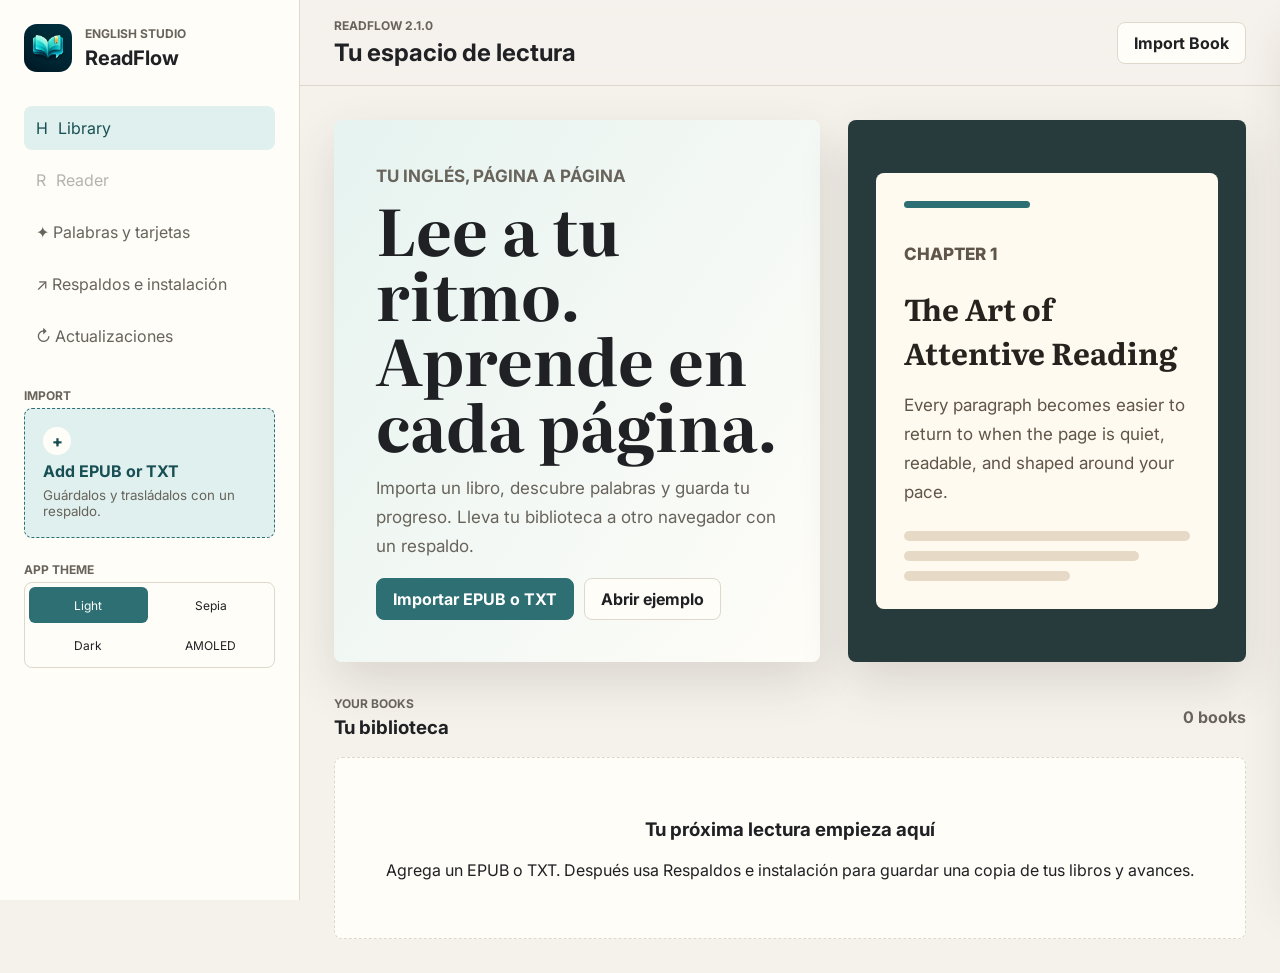
==== readflow/index.html @ ef4d6fb4 "Publica ReadFlow 2.1.0" ====
<!DOCTYPE html>
<html lang="en">
<head>
  <meta charset="UTF-8">
  <meta name="viewport" content="width=device-width, initial-scale=1.0">
  <title>ReadFlow · Lee, descubre y aprende</title>
  <link rel="preconnect" href="https://fonts.googleapis.com">
  <link rel="preconnect" href="https://fonts.gstatic.com" crossorigin>
  <link href="https://fonts.googleapis.com/css2?family=Inter:wght@400;500;600;700;800&family=Literata:opsz,wght@7..72,400;7..72,500;7..72,600&family=Merriweather:wght@300;400;700&family=Open+Sans:wght@400;500;600;700&family=Roboto:wght@400;500;700&family=Source+Serif+4:opsz,wght@8..60,400;8..60,600&display=swap" rel="stylesheet">
  <style>
:root {
  color-scheme: light;
  --bg: #f5f2ec;
  --surface: #fffdf8;
  --surface-strong: #ffffff;
  --text: #202124;
  --muted: #68645c;
  --line: #ded8cc;
  --accent: #2e6f73;
  --accent-strong: #184f54;
  --accent-soft: #dff0ee;
  --amber: #b96e2f;
  --danger: #b44141;
  --shadow: 0 20px 50px rgba(55, 45, 30, 0.14);
}

:root[data-theme="dark"] {
  color-scheme: dark;
  --bg: #151719;
  --surface: #1f2325;
  --surface-strong: #282d30;
  --text: #f4efe7;
  --muted: #b8b0a4;
  --line: #3b4143;
  --accent: #74c7bd;
  --accent-strong: #a5ded7;
  --accent-soft: #253d3c;
  --amber: #e0aa64;
  --danger: #f07d7d;
  --shadow: 0 20px 60px rgba(0, 0, 0, 0.34);
}

:root[data-theme="sepia"] {
  color-scheme: light;
  --bg: #efe4d0;
  --surface: #fbf1de;
  --surface-strong: #fff6e7;
  --text: #2f261e;
  --muted: #766550;
  --line: #d7c5a9;
  --accent: #7c6a38;
  --accent-strong: #4d421f;
  --accent-soft: #eadfc5;
  --amber: #9f622f;
  --danger: #a84242;
  --shadow: 0 20px 50px rgba(91, 67, 32, 0.15);
}

:root[data-theme="amoled"] {
  color-scheme: dark;
  --bg: #000000;
  --surface: #070707;
  --surface-strong: #000000;
  --text: #f5f5f5;
  --muted: #ababab;
  --line: #242424;
  --accent: #72d6c9;
  --accent-strong: #b5fff5;
  --accent-soft: #102522;
  --amber: #e5b66c;
  --danger: #ff8585;
  --shadow: 0 20px 60px rgba(0, 0, 0, 0.7);
}

* {
  box-sizing: border-box;
}

body {
  margin: 0;
  min-height: 100vh;
  background: var(--bg);
  color: var(--text);
  font-family: Inter, system-ui, sans-serif;
  transition: background 220ms ease, color 220ms ease;
}

button,
input,
select {
  font: inherit;
}

button {
  cursor: pointer;
}

button:disabled {
  cursor: not-allowed;
  opacity: 0.48;
}

.app-shell {
  display: grid;
  grid-template-columns: 300px minmax(0, 1fr);
  min-height: 100vh;
  transition: grid-template-columns 240ms ease;
}

body.is-reading .app-shell {
  grid-template-columns: minmax(0, 1fr);
}

body.is-reading .main {
  grid-column: 1 / -1;
}

.sidebar {
  position: sticky;
  top: 0;
  height: 100vh;
  padding: 24px;
  border-right: 1px solid var(--line);
  background: var(--surface);
  overflow-y: auto;
  z-index: 5;
  transition: transform 220ms ease, background 220ms ease, border-color 220ms ease;
}

body.is-reading .sidebar {
  position: fixed;
  inset: 0 auto 0 0;
  width: min(320px, 86vw);
  transform: translateX(-100%);
}

body.is-reading .sidebar.is-open {
  transform: translateX(0);
}

.brand {
  display: flex;
  align-items: center;
  gap: 13px;
  margin-bottom: 34px;
}

.brand-mark {
  display: grid;
  place-items: center;
  width: 46px;
  height: 46px;
  border-radius: 8px;
  background: var(--accent);
  color: #fff;
  font-family: Literata, serif;
  font-size: 24px;
  font-weight: 700;
}

.brand-kicker,
.eyebrow,
.section-label,
.book-type {
  margin: 0 0 5px;
  color: var(--muted);
  font-size: 12px;
  font-weight: 700;
  letter-spacing: 0;
  text-transform: uppercase;
}

.brand h1,
.topbar h2,
.library-header h3,
.reader-book-meta h3 {
  margin: 0;
}

.brand h1 {
  font-size: 20px;
}

.nav-list {
  display: grid;
  gap: 8px;
}

.nav-item,
.theme-option,
.toc-item {
  border: 0;
  color: var(--text);
  background: transparent;
}

.nav-item {
  display: flex;
  align-items: center;
  gap: 10px;
  width: 100%;
  min-height: 44px;
  padding: 0 12px;
  border-radius: 8px;
  color: var(--muted);
  text-align: left;
}

.nav-item.is-active,
.nav-item:hover {
  background: var(--accent-soft);
  color: var(--accent-strong);
}

.sidebar-section {
  margin-top: 30px;
}

.sidebar-section.compact {
  margin-top: 24px;
}

.file-drop {
  display: grid;
  gap: 6px;
  padding: 18px;
  border: 1px dashed var(--accent);
  border-radius: 8px;
  background: var(--accent-soft);
  color: var(--accent-strong);
}

.file-drop input {
  display: none;
}

.file-drop-icon {
  display: grid;
  place-items: center;
  width: 28px;
  height: 28px;
  border-radius: 50%;
  background: var(--surface);
  font-weight: 800;
}

.file-drop small {
  color: var(--muted);
}

.theme-switch {
  display: grid;
  grid-template-columns: 1fr 1fr;
  gap: 4px;
  padding: 4px;
  border: 1px solid var(--line);
  border-radius: 8px;
}

.theme-option {
  min-height: 36px;
  border-radius: 6px;
  font-size: 12px;
}

.theme-option.is-active {
  background: var(--accent);
  color: #fff;
}

.main {
  min-width: 0;
}

.topbar {
  position: sticky;
  top: 0;
  display: flex;
  align-items: center;
  justify-content: space-between;
  min-height: 82px;
  padding: 18px 34px;
  border-bottom: 1px solid var(--line);
  background: color-mix(in srgb, var(--bg) 86%, transparent);
  backdrop-filter: blur(18px);
  z-index: 4;
  transition: transform 220ms ease, background 220ms ease, border-color 220ms ease;
}

.topbar.is-hidden {
  transform: translateY(-100%);
}

.menu-toggle {
  display: none;
}

body.is-reading .menu-toggle {
  display: inline-grid;
}

.topbar-actions {
  display: flex;
  gap: 10px;
}

.icon-button,
.ghost-button,
.primary-button,
.secondary-button,
.icon-text-button,
.danger-button,
.tiny-button {
  min-height: 42px;
  border-radius: 8px;
  border: 1px solid var(--line);
  padding: 0 16px;
  font-weight: 700;
}

.icon-button,
.ghost-button,
.primary-button,
.secondary-button,
.icon-text-button,
.danger-button,
.tiny-button,
.nav-item,
.toc-item {
  transition: transform 160ms ease, background 160ms ease, border-color 160ms ease, color 160ms ease, opacity 160ms ease;
}

.icon-button:hover,
.ghost-button:hover,
.primary-button:hover,
.secondary-button:hover,
.icon-text-button:hover,
.tiny-button:hover {
  transform: translateY(-1px);
}

.icon-button {
  width: 42px;
  padding: 0;
  background: var(--surface);
  color: var(--text);
}

.ghost-button,
.icon-text-button,
.secondary-button {
  background: var(--surface);
  color: var(--text);
}

.primary-button {
  border-color: var(--accent);
  background: var(--accent);
  color: #fff;
}

.primary-button.small {
  min-height: 36px;
  padding-inline: 13px;
}

.danger-button {
  min-height: 36px;
  border-color: transparent;
  background: transparent;
  color: var(--danger);
}

.tiny-button {
  min-height: 30px;
  padding: 0 10px;
  border-color: var(--line);
  background: var(--surface-strong);
  color: var(--text);
  font-size: 12px;
}

.tiny-button.danger {
  color: var(--danger);
}

.view {
  display: none;
  opacity: 0;
  transform: translateY(8px);
}

.view.is-visible {
  display: block;
  animation: viewIn 220ms ease forwards;
}

@keyframes viewIn {
  to {
    opacity: 1;
    transform: translateY(0);
  }
}

.library-view {
  padding: 34px;
}

.hero {
  display: grid;
  grid-template-columns: minmax(0, 1.1fr) minmax(320px, 0.9fr);
  gap: 28px;
  align-items: stretch;
  margin-bottom: 34px;
}

.hero-content {
  display: flex;
  flex-direction: column;
  justify-content: center;
  min-height: 360px;
  padding: 42px;
  border-radius: 8px;
  background:
    linear-gradient(125deg, color-mix(in srgb, var(--accent-soft) 78%, var(--surface)), var(--surface));
  box-shadow: var(--shadow);
}

.hero h2 {
  max-width: 760px;
  margin: 0;
  font-family: Literata, serif;
  font-size: clamp(34px, 5vw, 64px);
  line-height: 1.02;
}

.hero p {
  max-width: 650px;
  color: var(--muted);
  font-size: 17px;
  line-height: 1.7;
}

.hero-actions,
.chapter-actions,
.book-actions {
  display: flex;
  flex-wrap: wrap;
  gap: 10px;
}

.hero-panel {
  display: flex;
  align-items: center;
  padding: 28px;
  border-radius: 8px;
  background: #273b3c;
  box-shadow: var(--shadow);
}

.preview-window {
  width: 100%;
  min-height: 300px;
  padding: 28px;
  border-radius: 8px;
  background: #fffaf0;
  color: #26231f;
}

.preview-bar {
  width: 44%;
  height: 7px;
  margin-bottom: 32px;
  border-radius: 999px;
  background: #2e6f73;
}

.preview-chapter {
  color: #8b6f43;
  font-size: 13px;
  font-weight: 800;
  text-transform: uppercase;
}

.preview-window h3 {
  margin: 0 0 14px;
  font-family: Literata, serif;
  font-size: 30px;
}

.preview-window p {
  color: #5f5548;
}

.preview-lines {
  display: grid;
  gap: 10px;
  margin-top: 24px;
}

.preview-lines span {
  height: 10px;
  border-radius: 999px;
  background: #e6dac7;
}

.preview-lines span:nth-child(2) {
  width: 82%;
}

.preview-lines span:nth-child(3) {
  width: 58%;
}

.library-header {
  display: flex;
  align-items: center;
  justify-content: space-between;
  margin: 26px 0 18px;
}

.library-count {
  color: var(--muted);
  font-weight: 700;
}

.book-grid {
  display: grid;
  grid-template-columns: repeat(auto-fill, minmax(260px, 1fr));
  gap: 18px;
}

.book-card {
  display: grid;
  grid-template-columns: 88px minmax(0, 1fr);
  gap: 16px;
  padding: 16px;
  border: 1px solid var(--line);
  border-radius: 8px;
  background: var(--surface);
  transition: transform 180ms ease, box-shadow 180ms ease, border-color 180ms ease;
}

.book-card:hover {
  transform: translateY(-3px);
  box-shadow: var(--shadow);
}

.book-cover {
  display: grid;
  place-items: end start;
  min-height: 128px;
  padding: 12px;
  border-radius: 6px;
  background: linear-gradient(160deg, var(--accent), #173f42);
  color: #fff;
  font-weight: 800;
}

.book-cover.txt {
  background: linear-gradient(160deg, var(--amber), #6a3c1e);
}

.book-card h4 {
  margin: 0 0 8px;
  font-size: 17px;
}

.book-card p {
  margin: 0 0 12px;
  color: var(--muted);
}

.mini-progress,
.progress-track {
  height: 8px;
  overflow: hidden;
  border-radius: 999px;
  background: color-mix(in srgb, var(--line) 70%, transparent);
}

.mini-progress span,
.progress-fill {
  display: block;
  height: 100%;
  border-radius: inherit;
  background: var(--accent);
}

.empty-state {
  padding: 42px;
  border: 1px dashed var(--line);
  border-radius: 8px;
  background: var(--surface);
  text-align: center;
}

.empty-state[hidden] {
  display: none;
}

.reader-layout {
  display: grid;
  grid-template-columns: 320px minmax(0, 1fr);
  min-height: calc(100vh - 82px);
  transition: grid-template-columns 240ms ease;
}

.reader-layout.is-panel-hidden {
  grid-template-columns: 0 minmax(0, 1fr);
}

.reader-layout.is-panel-hidden .reader-panel {
  opacity: 0;
  pointer-events: none;
  padding-inline: 0;
  overflow: hidden;
}

.reader-panel {
  padding: 24px;
  border-right: 1px solid var(--line);
  background: var(--surface);
  transition: opacity 180ms ease, padding 220ms ease, background 220ms ease, border-color 220ms ease;
}

.reader-book-meta {
  margin-bottom: 24px;
}

.reader-book-meta p:last-child,
.progress-wrap p {
  color: var(--muted);
}

.progress-label {
  display: flex;
  justify-content: space-between;
  margin-bottom: 10px;
  font-size: 14px;
}

.reader-controls {
  display: grid;
  gap: 15px;
  margin: 26px 0;
}

.reader-controls label {
  display: grid;
  gap: 8px;
  color: var(--muted);
  font-size: 13px;
  font-weight: 700;
}

.reader-controls input,
.reader-controls select,
.search-row input,
.highlight-item textarea,
.selection-popover textarea {
  width: 100%;
  min-height: 40px;
  border: 1px solid var(--line);
  border-radius: 8px;
  background: var(--surface-strong);
  color: var(--text);
  padding: 0 12px;
}

.session-panel,
.bookmark-block,
.notes-block,
.toc-block {
  margin-top: 24px;
}

.session-grid {
  display: grid;
  grid-template-columns: 1fr 1fr;
  gap: 8px;
}

.session-grid div {
  min-height: 58px;
  padding: 10px;
  border: 1px solid var(--line);
  border-radius: 8px;
  background: var(--surface-strong);
}

.session-grid span {
  display: block;
  color: var(--muted);
  font-size: 11px;
  font-weight: 700;
  text-transform: uppercase;
}

.session-grid strong {
  display: block;
  margin-top: 5px;
  font-size: 15px;
}

.panel-title-row {
  display: flex;
  justify-content: space-between;
  align-items: center;
}

.toc-list {
  display: grid;
  gap: 6px;
  max-height: 330px;
  overflow: auto;
}

.bookmark-list,
.highlight-list {
  display: grid;
  gap: 8px;
  max-height: 260px;
  overflow: auto;
}

.bookmark-item,
.highlight-item {
  display: grid;
  gap: 8px;
  padding: 10px;
  border: 1px solid var(--line);
  border-radius: 8px;
  background: var(--surface-strong);
}

.bookmark-jump,
.highlight-jump {
  display: flex;
  align-items: flex-start;
  gap: 8px;
  width: 100%;
  border: 0;
  background: transparent;
  color: var(--text);
  padding: 0;
  text-align: left;
  font-weight: 700;
}

.highlight-item textarea {
  min-height: 74px;
  padding: 9px 10px;
  resize: vertical;
  font-size: 13px;
}

.row-actions {
  display: flex;
  flex-wrap: wrap;
  gap: 6px;
}

.empty-mini {
  margin: 0;
  color: var(--muted);
  font-size: 13px;
}

.highlight-swatch {
  flex: 0 0 auto;
  width: 12px;
  height: 12px;
  margin-top: 3px;
  border-radius: 50%;
  background: #ffe08a;
}

.highlight-swatch.green,
.color-dot.green {
  background: #a8e8b1;
}

.highlight-swatch.blue,
.color-dot.blue {
  background: #a8d8ff;
}

.highlight-swatch.rose,
.color-dot.rose {
  background: #ffb7c8;
}

.toc-item {
  min-height: 38px;
  padding: 0 10px;
  border-radius: 7px;
  color: var(--muted);
  text-align: left;
}

.toc-item.is-active,
.toc-item:hover {
  background: var(--accent-soft);
  color: var(--accent-strong);
}

.reader-stage {
  min-width: 0;
  padding: 24px 28px 48px;
  transition: padding 220ms ease;
}

.reader-toolbar,
.search-row {
  display: flex;
  align-items: center;
  justify-content: space-between;
  gap: 14px;
  margin-bottom: 16px;
}

.search-row input {
  max-width: 520px;
}

.search-row span {
  color: var(--muted);
  font-size: 14px;
  font-weight: 700;
}

.reader-page {
  --reader-font-size: 19px;
  --reader-font-family: "Literata", serif;
  --reader-line-height: 1.75;
  --reader-font-weight: 400;
  --reader-paragraph-spacing: 1.2em;
  --reader-width: 760px;
  --reader-margin: 48px;
  width: min(100%, var(--reader-width));
  height: calc(100vh - 212px);
  margin: 0 auto;
  padding: var(--reader-margin);
  overflow-y: auto;
  border: 1px solid var(--line);
  border-radius: 8px;
  background: var(--surface-strong);
  box-shadow: var(--shadow);
  scroll-behavior: smooth;
  transition: opacity 160ms ease, transform 160ms ease, background 220ms ease, color 220ms ease, padding 180ms ease, width 180ms ease;
}

.reader-page.is-turning {
  opacity: 0.52;
  transform: translateY(6px);
}

.reader-page[data-reader-theme="light"] {
  background: #fffdf8;
  color: #202124;
}

.reader-page[data-reader-theme="sepia"] {
  background: #fbf0da;
  color: #30261d;
  border-color: #d7c1a0;
}

.reader-page[data-reader-theme="dark"] {
  background: #202426;
  color: #f2eee7;
  border-color: #3a4144;
}

.reader-page[data-reader-theme="amoled"] {
  background: #000000;
  color: #f8f8f8;
  border-color: #1b1b1b;
  box-shadow: none;
}

.chapter-label {
  margin: 0 0 8px;
  color: var(--amber);
  font-size: 13px;
  font-weight: 800;
  text-transform: uppercase;
}

.reader-page h2 {
  margin: 0 0 28px;
  font-family: Literata, serif;
  font-size: clamp(28px, 4vw, 44px);
  line-height: 1.1;
}

.chapter-content {
  font-family: var(--reader-font-family);
  font-size: var(--reader-font-size);
  font-weight: var(--reader-font-weight);
  line-height: var(--reader-line-height);
}

.chapter-content p {
  margin: 0 0 var(--reader-paragraph-spacing);
}

mark {
  border-radius: 3px;
  background: #ffe08a;
  color: #201b10;
}

.saved-highlight {
  border-radius: 3px;
  box-decoration-break: clone;
  -webkit-box-decoration-break: clone;
  padding: 0.03em 0.1em;
  cursor: pointer;
}

.saved-highlight.yellow {
  background: rgba(255, 224, 138, 0.72);
  color: inherit;
}

.saved-highlight.green {
  background: rgba(168, 232, 177, 0.68);
  color: inherit;
}

.saved-highlight.blue {
  background: rgba(168, 216, 255, 0.7);
  color: inherit;
}

.saved-highlight.rose {
  background: rgba(255, 183, 200, 0.7);
  color: inherit;
}

.selection-popover {
  position: fixed;
  z-index: 20;
  display: grid;
  gap: 10px;
  width: min(300px, calc(100vw - 24px));
  padding: 12px;
  border: 1px solid var(--line);
  border-radius: 8px;
  background: var(--surface);
  box-shadow: var(--shadow);
}

.selection-popover[hidden] {
  display: none;
}

.color-row {
  display: flex;
  gap: 8px;
}

.color-dot {
  width: 28px;
  height: 28px;
  border: 2px solid transparent;
  border-radius: 50%;
  background: #ffe08a;
}

.color-dot.is-active {
  border-color: var(--text);
}

.selection-popover textarea {
  min-height: 76px;
  padding: 9px 10px;
  resize: vertical;
}

.language-result-panel {
  --result-panel-width: 430px;
  position: fixed;
  inset: 0;
  z-index: 30;
  pointer-events: none;
}

.language-result-panel.is-open {
  pointer-events: auto;
}

.result-panel-overlay {
  position: absolute;
  inset: 0;
  background: rgba(10, 12, 12, 0.2);
  opacity: 0;
  transition: opacity 220ms ease;
}

.language-result-panel.is-open .result-panel-overlay {
  opacity: 1;
}

.result-panel-shell {
  position: absolute;
  top: 14px;
  right: 14px;
  bottom: 14px;
  display: grid;
  grid-template-rows: auto auto minmax(0, 1fr);
  width: min(var(--result-panel-width), calc(100vw - 28px));
  overflow: hidden;
  border: 1px solid color-mix(in srgb, var(--line) 75%, transparent);
  border-radius: 8px;
  background: color-mix(in srgb, var(--surface) 86%, transparent);
  box-shadow: var(--shadow);
  backdrop-filter: blur(22px) saturate(1.15);
  transform: translateX(calc(100% + 24px));
  transition: transform 260ms ease, background 220ms ease, border-color 220ms ease;
}

.language-result-panel.is-open .result-panel-shell {
  transform: translateX(0);
}

.result-resize-handle {
  position: absolute;
  inset: 0 auto 0 0;
  width: 8px;
  border: 0;
  border-radius: 0;
  background: transparent;
  cursor: ew-resize;
}

.result-resize-handle:hover {
  background: color-mix(in srgb, var(--accent) 16%, transparent);
}

.result-panel-header {
  display: flex;
  align-items: flex-start;
  justify-content: space-between;
  gap: 16px;
  padding: 22px 22px 14px;
  border-bottom: 1px solid var(--line);
}

.result-panel-header h2 {
  margin: 0;
  font-family: Literata, Georgia, serif;
  font-size: 25px;
  line-height: 1.12;
}

.result-state-pill {
  justify-self: start;
  margin: 14px 22px 0;
  padding: 6px 10px;
  border: 1px solid var(--line);
  border-radius: 999px;
  background: var(--accent-soft);
  color: var(--accent-strong);
  font-size: 12px;
  font-weight: 800;
}

.result-panel-content {
  min-height: 0;
  padding: 18px 22px 24px;
  overflow: auto;
}

.panel-state {
  padding: 20px;
  border: 1px solid var(--line);
  border-radius: 8px;
  background: var(--surface-strong);
}

.panel-state h3,
.panel-state p {
  margin: 0;
}

.panel-state p + p,
.panel-state h3 + p {
  margin-top: 8px;
  color: var(--muted);
  line-height: 1.55;
}

.loading-state {
  display: flex;
  align-items: center;
  gap: 12px;
}

.loading-state span {
  width: 18px;
  height: 18px;
  border: 3px solid color-mix(in srgb, var(--accent) 25%, transparent);
  border-top-color: var(--accent);
  border-radius: 50%;
  animation: panelSpin 720ms linear infinite;
}

@keyframes panelSpin {
  to {
    transform: rotate(360deg);
  }
}

.result-selected-text,
.provider-state-card,
.result-fields,
.result-actions,
.more-info {
  margin-bottom: 16px;
}

.result-selected-text,
.provider-state-card,
.result-field,
.more-info details {
  border: 1px solid var(--line);
  border-radius: 8px;
  background: var(--surface-strong);
}

.result-selected-text {
  padding: 16px;
}

.result-label {
  margin: 0 0 8px;
  color: var(--muted);
  font-size: 11px;
  font-weight: 800;
  text-transform: uppercase;
}

.result-selected-text blockquote {
  margin: 0;
  font-family: Literata, Georgia, serif;
  font-size: 18px;
  line-height: 1.55;
}

.result-meta {
  display: flex;
  flex-wrap: wrap;
  gap: 8px;
  margin-top: 14px;
}

.result-meta span {
  padding: 5px 8px;
  border-radius: 999px;
  background: var(--accent-soft);
  color: var(--accent-strong);
  font-size: 12px;
  font-weight: 800;
}

.provider-state-card {
  padding: 16px;
}

.provider-state-card h4 {
  margin: 0 0 6px;
}

.provider-state-card p {
  margin: 0;
  color: var(--muted);
  line-height: 1.5;
}

.provider-state-card ul {
  display: grid;
  gap: 8px;
  margin: 14px 0 0;
  padding: 0;
  list-style: none;
}

.provider-state-card li {
  display: flex;
  justify-content: space-between;
  gap: 12px;
  padding-top: 8px;
  border-top: 1px solid var(--line);
  color: var(--muted);
  font-size: 13px;
}

.provider-state-card strong {
  color: var(--amber);
}

.provider-errors {
  display: grid;
  gap: 6px;
  margin-top: 12px;
}

.provider-errors p {
  padding: 8px 10px;
  border-radius: 8px;
  background: color-mix(in srgb, var(--danger) 12%, transparent);
  color: var(--danger);
  font-size: 13px;
}

.result-fields {
  display: grid;
  gap: 10px;
}

.result-field {
  padding: 14px;
}

.result-field span {
  display: block;
  margin-bottom: 6px;
  color: var(--muted);
  font-size: 12px;
  font-weight: 800;
  text-transform: uppercase;
}

.result-field p {
  margin: 0;
  line-height: 1.55;
}

.result-actions {
  display: flex;
  flex-wrap: wrap;
  gap: 8px;
}

.result-action {
  min-height: 36px;
  padding: 0 12px;
  border: 1px solid var(--line);
  border-radius: 8px;
  background: var(--surface-strong);
  color: var(--text);
  font-size: 13px;
  font-weight: 800;
  transition: transform 160ms ease, background 160ms ease;
}

.result-action:hover {
  transform: translateY(-1px);
  background: var(--accent-soft);
  color: var(--accent-strong);
}

.result-action.accent {
  border-color: var(--accent);
  background: var(--accent);
  color: #fff;
}

.more-info {
  display: grid;
  gap: 8px;
}

.more-info details {
  padding: 0;
  overflow: hidden;
}

.more-info summary {
  cursor: pointer;
  padding: 13px 14px;
  font-weight: 800;
}

.more-info details p {
  margin: 0;
  padding: 0 14px 14px;
  color: var(--muted);
  line-height: 1.5;
}

.toast {
  position: fixed;
  right: 22px;
  bottom: 22px;
  transform: translateY(18px);
  opacity: 0;
  pointer-events: none;
  max-width: min(420px, calc(100vw - 32px));
  padding: 13px 16px;
  border-radius: 8px;
  background: var(--text);
  color: var(--bg);
  box-shadow: var(--shadow);
  transition: 180ms ease;
  z-index: 10;
}

.toast.is-visible {
  transform: translateY(0);
  opacity: 1;
}

@media (max-width: 1050px) {
  .app-shell,
  .reader-layout,
  .hero {
    grid-template-columns: 1fr;
  }

  .sidebar {
    position: fixed;
    inset: 0 auto 0 0;
    width: min(320px, 86vw);
    transform: translateX(-100%);
    transition: transform 180ms ease;
  }

  .sidebar.is-open {
    transform: translateX(0);
  }

  .menu-toggle {
    display: inline-grid;
  }

  .reader-panel {
    border-right: 0;
    border-bottom: 1px solid var(--line);
  }

  .reader-controls {
    grid-template-columns: repeat(2, minmax(0, 1fr));
  }

  .toc-list {
    max-height: 180px;
  }
}

@media (max-width: 700px) {
  .topbar,
  .library-view,
  .reader-stage {
    padding-inline: 16px;
  }

  .topbar h2 {
    font-size: 18px;
  }

  .topbar-actions {
    display: none;
  }

  .hero-content,
  .hero-panel,
  .empty-state {
    padding: 22px;
  }

  .hero-content {
    min-height: auto;
  }

  .book-card {
    grid-template-columns: 76px minmax(0, 1fr);
  }

  .reader-controls,
  .reader-toolbar,
  .search-row {
    grid-template-columns: 1fr;
    display: grid;
    align-items: stretch;
  }

  .chapter-actions {
    display: grid;
    grid-template-columns: 1fr 1fr;
  }

  .reader-page {
    height: calc(100vh - 250px);
    padding: 30px 22px;
  }

  .result-panel-shell {
    top: auto;
    right: 0;
    bottom: 0;
    left: 0;
    width: 100%;
    height: min(86vh, 760px);
    border-radius: 8px 8px 0 0;
    transform: translateY(100%);
  }

  .language-result-panel.is-open .result-panel-shell {
    transform: translateY(0);
  }

  .result-resize-handle {
    display: none;
  }
}

</style>
<link rel="stylesheet" href="readflow.css"><link rel="manifest" href="manifest.webmanifest"><link rel="icon" type="image/png" sizes="48x48" href="readflow-icon-v2-48.png"><link rel="shortcut icon" href="favicon.ico"><link rel="apple-touch-icon" href="readflow-icon-v2-180.png"><meta name="theme-color" content="#083f43"><meta name="apple-mobile-web-app-capable" content="yes"><meta name="apple-mobile-web-app-title" content="ReadFlow"></head>
<body>
  <div class="app-shell">
    <aside class="sidebar" id="sidebar">
      <div class="brand">
        <img class="rf-logo" src="logo.png" alt="ReadFlow" width="48" height="48">
        <div>
          <p class="brand-kicker">English Studio</p>
          <h1>ReadFlow</h1>
        </div>
      </div>

      <nav class="nav-list" aria-label="Primary">
        <button class="nav-item is-active" data-view-target="libraryView">
          <span aria-hidden="true">H</span>
          <span>Library</span>
        </button>
        <button class="nav-item" data-view-target="readerView" id="readerNavButton" disabled>
          <span aria-hidden="true">R</span>
          <span>Reader</span>
        </button>
      <button class="nav-item" id="rfNotebook">✦ Palabras y tarjetas</button><button class="nav-item" id="rfBackups">↗ Respaldos e instalación</button><button class="nav-item" id="rfUpdates">↻ Actualizaciones</button></nav>

      <section class="sidebar-section">
        <p class="section-label">Import</p>
        <label class="file-drop" for="bookImport">
          <input id="bookImport" type="file" accept=".txt,.epub,text/plain,application/epub+zip" multiple>
          <span class="file-drop-icon" aria-hidden="true">+</span>
          <strong>Add EPUB or TXT</strong>
          <small>Guárdalos y trasládalos con un respaldo.</small>
        </label>
      </section>

      <section class="sidebar-section compact">
        <p class="section-label">App theme</p>
        <div class="theme-switch" role="group" aria-label="Theme">
          <button class="theme-option is-active" data-theme-choice="light">Light</button>
          <button class="theme-option" data-theme-choice="sepia">Sepia</button>
          <button class="theme-option" data-theme-choice="dark">Dark</button>
          <button class="theme-option" data-theme-choice="amoled">AMOLED</button>
        </div>
      </section>
    </aside>

    <main class="main">
      <header class="topbar" id="topbar">
        <button class="icon-button menu-toggle" id="menuToggle" aria-label="Open navigation">Menu</button>
        <div>
          <p class="eyebrow">ReadFlow 2.1.0</p>
          <h2 id="pageTitle">Tu espacio de lectura</h2>
        </div>
        <div class="topbar-actions">
          <button class="ghost-button" id="importButton">Import Book</button>
        </div>
      </header>

      <section class="view library-view is-visible" id="libraryView">
        <div class="hero">
          <div class="hero-content">
            <p class="eyebrow">TU INGLÉS, PÁGINA A PÁGINA</p>
            <h2>Lee a tu ritmo. Aprende en cada página.</h2>
            <p>Importa un libro, descubre palabras y guarda tu progreso. Lleva tu biblioteca a otro navegador con un respaldo.</p>
            <div class="hero-actions">
              <button class="primary-button" id="heroImportButton">Importar EPUB o TXT</button>
              <button class="secondary-button" id="sampleBookButton">Abrir ejemplo</button>
            </div>
          </div>
          <div class="hero-panel" aria-label="Reader preview">
            <div class="preview-window">
              <div class="preview-bar"></div>
              <p class="preview-chapter">Chapter 1</p>
              <h3>The Art of Attentive Reading</h3>
              <p>Every paragraph becomes easier to return to when the page is quiet, readable, and shaped around your pace.</p>
              <div class="preview-lines" aria-hidden="true">
                <span></span><span></span><span></span>
              </div>
            </div>
          </div>
        </div>

        <div class="library-header">
          <div>
            <p class="eyebrow">Your books</p>
            <h3>Tu biblioteca</h3>
          </div>
          <div class="library-count" id="libraryCount">0 books</div>
        </div>

        <div class="book-grid" id="bookGrid" aria-live="polite"></div>
        <div class="empty-state" id="emptyState">
          <h3>Tu próxima lectura empieza aquí</h3>
          <p>Agrega un EPUB o TXT. Después usa Respaldos e instalación para guardar una copia de tus libros y avances.</p>
        </div>
      </section>

      <section class="view reader-view" id="readerView" aria-live="polite">
        <div class="reader-layout" id="readerLayout">
          <aside class="reader-panel" id="readerPanel">
            <div class="reader-book-meta">
              <p class="eyebrow">Now reading</p>
              <h3 id="readerBookTitle">No book open</h3>
              <p id="readerBookAuthor"></p>
            </div>

            <div class="progress-wrap">
              <div class="progress-label">
                <span>Progress</span>
                <strong id="progressText">0%</strong>
              </div>
              <div class="progress-track">
                <div class="progress-fill" id="progressFill"></div>
              </div>
              <p id="readingTimeText">Estimated time: 0 min</p>
            </div>

            <div class="reader-controls">
              <label>
                <span>Reading theme</span>
                <select id="readerThemeControl">
                  <option value="light">Light</option>
                  <option value="sepia">Sepia</option>
                  <option value="dark">Dark</option>
                  <option value="amoled">AMOLED</option>
                </select>
              </label>
              <label>
                <span>Font size</span>
                <input id="fontSizeControl" type="range" min="15" max="32" value="19">
              </label>
              <label>
                <span>Font family</span>
                <select id="fontFamilyControl">
                  <option value="Georgia">Georgia</option>
                  <option value="Merriweather">Merriweather</option>
                  <option value="Open Sans">Open Sans</option>
                  <option value="Roboto">Roboto</option>
                  <option value="Inter">Inter</option>
                  <option value="Literata">Literata</option>
                  <option value="Source Serif 4">Source Serif 4</option>
                </select>
              </label>
              <label>
                <span>Font weight</span>
                <input id="fontWeightControl" type="range" min="300" max="800" step="100" value="400">
              </label>
              <label>
                <span>Line spacing</span>
                <input id="lineSpacingControl" type="range" min="1.35" max="2.35" step="0.05" value="1.75">
              </label>
              <label>
                <span>Paragraph spacing</span>
                <input id="paragraphSpacingControl" type="range" min="0.7" max="2.4" step="0.1" value="1.2">
              </label>
              <label>
                <span>Text width</span>
                <input id="pageWidthControl" type="range" min="560" max="1060" step="20" value="760">
              </label>
              <label>
                <span>Margins</span>
                <input id="marginControl" type="range" min="24" max="92" step="4" value="48">
              </label>
            </div>

            <div class="session-panel">
              <p class="section-label">Reading session</p>
              <div class="session-grid">
                <div><span>Chapter</span><strong id="sessionChapter">-</strong></div>
                <div><span>Pages</span><strong id="sessionPages">0</strong></div>
                <div><span>Time</span><strong id="sessionTime">0m</strong></div>
                <div><span>Words</span><strong id="sessionWords">0</strong></div>
                <div><span>Finish</span><strong id="sessionCompletion">-</strong></div>
                <div><span>Speed</span><strong id="sessionWpm">0 WPM</strong></div>
              </div>
            </div>

            <div class="toc-block">
              <div class="panel-title-row">
                <p class="section-label">Contents</p>
                <span id="chapterCount"></span>
              </div>
              <div class="toc-list" id="tocList"></div>
            </div>

            <div class="bookmark-block">
              <div class="panel-title-row">
                <p class="section-label">Bookmarks</p>
                <button class="tiny-button" id="addBookmarkButton">Add</button>
              </div>
              <div class="bookmark-list" id="bookmarkList"></div>
            </div>

            <div class="notes-block">
              <div class="panel-title-row">
                <p class="section-label">Highlights</p>
                <span id="highlightCount">0</span>
              </div>
              <div class="highlight-list" id="highlightList"></div>
            </div>
          </aside>

          <article class="reader-stage">
            <div class="reader-toolbar" id="readerToolbar">
              <button class="ghost-button" id="backToLibraryButton">Library</button>
              <div class="chapter-actions">
                <button class="icon-text-button" id="hideReaderPanelButton">Focus</button>
                <button class="icon-text-button" id="fullscreenButton">Fullscreen</button>
                <button class="icon-text-button" id="prevChapterButton">Previous</button>
                <button class="icon-text-button" id="nextChapterButton">Next</button>
              </div>
            </div>

            <div class="search-row">
              <input id="bookSearchInput" type="search" placeholder="Search inside this book" autocomplete="off">
              <span id="searchResultText">0 results</span>
            </div>

            <div class="reader-page" id="readerPage">
              <p class="chapter-label" id="chapterLabel"></p>
              <h2 id="chapterTitle"></h2>
              <div class="chapter-content" id="chapterContent"></div>
            </div>
          </article>
        </div>
      </section>
    </main>
  </div>

  <div class="selection-popover" id="selectionPopover" hidden>
    <div class="color-row" aria-label="Highlight color">
      <button class="color-dot yellow" data-highlight-color="yellow" aria-label="Yellow highlight"></button>
      <button class="color-dot green" data-highlight-color="green" aria-label="Green highlight"></button>
      <button class="color-dot blue" data-highlight-color="blue" aria-label="Blue highlight"></button>
      <button class="color-dot rose" data-highlight-color="rose" aria-label="Rose highlight"></button>
    </div>
    <textarea id="highlightNoteInput" placeholder="Optional note"></textarea>
    <button class="primary-button small" id="saveHighlightButton">Save highlight</button>
  </div>

  <aside class="language-result-panel" id="languageResultPanel" aria-hidden="true" aria-label="Language Intelligence Result">
    <div class="result-panel-overlay" data-result-overlay></div>
    <section class="result-panel-shell">
      <button class="result-resize-handle" data-result-resize aria-label="Resize language panel"></button>
      <header class="result-panel-header">
        <div>
          <p class="eyebrow" data-result-kicker>Language Intelligence Engine</p>
          <h2 data-result-title>Select text to analyze</h2>
        </div>
        <button class="icon-button" data-result-close aria-label="Close language panel">X</button>
      </header>
      <div class="result-state-pill" data-result-state>Empty State</div>
      <div class="result-panel-content" data-result-content>
        <div class="panel-state empty-state-panel">
          <h3>No selection yet</h3>
          <p>Select a word, sentence, or paragraph while reading to prepare a language result.</p>
        </div>
      </div>
    </section>
  </aside>

  <div class="toast" id="toast" role="status" aria-live="polite"></div>

  <script src="reader.js"></script>
<div id="rfNotice" role="status" hidden></div><button id="rfAnalyzeSelection" hidden>Consultar selección</button><button id="rfUpdate" hidden>Nueva versión · Actualizar</button>
<dialog id="rfDialog"><header><h2 id="rfDialogTitle">ReadFlow</h2><button id="rfClose" aria-label="Cerrar">✕</button></header><div id="rfDialogBody"></div></dialog>
<input id="rfBackupInput" type="file" accept="application/json,.json" hidden>
<script src="readflow.js"></script></body>
</html>
---- readflow/readflow.css ----
.rf-logo{border-radius:13px;object-fit:cover}.rf-tabs,.rf-actions{display:flex;flex-wrap:wrap;gap:8px;margin:12px 0}.rf-tabs button[aria-pressed=true]{background:#127579;color:white}#rfDialog{width:calc(100% - 24px);max-width:720px;max-height:90dvh;overflow-y:auto;border:1px solid var(--line);border-radius:20px;background:var(--surface);color:var(--text);padding:24px;box-shadow:0 20px 80px #0004}#rfDialog::backdrop{background:#001b25aa;backdrop-filter:blur(5px)}#rfDialog header{display:flex;align-items:center;justify-content:space-between;gap:12px}#rfDialog h2{margin:0}#rfDialog p{line-height:1.65;font-size:14px;color:var(--muted)}#rfDialog button{border:1px solid var(--line);padding:10px 14px;border-radius:10px;background:var(--surface-strong);color:var(--text);min-height:44px;cursor:pointer;font:inherit;font-size:13px}#rfDialog input{display:block;margin-top:6px;width:100%;border:1px solid var(--line);border-radius:9px;padding:12px;background:var(--bg);color:var(--text);font-size:16px}.rf-list article{border:1px solid var(--line);border-radius:14px;padding:18px;margin:12px 0;overflow-wrap:anywhere}.rf-list h3{margin:0}.rf-list blockquote{border-left:3px solid #1a9696;padding-left:12px;margin-left:0;white-space:pre-wrap}.rf-study{text-align:center;padding:25px 10px}.rf-study h2{font-family:Georgia,serif;font-size:32px;overflow-wrap:anywhere}.rf-study .rf-actions{justify-content:center}#rfNotice{position:fixed;left:50%;bottom:24px;transform:translateX(-50%);z-index:9999;width:min(90vw,600px);padding:15px 20px;background:#083f43;color:white;border-radius:12px;box-shadow:0 8px 40px #0003;font-size:14px}#rfAnalyzeSelection,#rfUpdate{position:fixed;bottom:16px;right:16px;z-index:150;padding:14px 18px;border-radius:30px;background:#116c70;color:white;border:2px solid #fff;box-shadow:0 6px 22px #0004;font-weight:700}#rfUpdate{bottom:78px}button:focus-visible,input:focus-visible{outline:3px solid #25aaaa;outline-offset:3px}[hidden]{display:none!important}@media(max-width:700px){#rfDialog{padding:18px}.reader-page{padding-inline:18px!important}.sidebar{overflow-y:auto;max-height:100dvh}.rf-tabs button{flex:1}.nav-item{min-height:44px}.brand h1{font-size:22px}}@media(prefers-reduced-motion:reduce){*{transition:none!important;scroll-behavior:auto!important}}
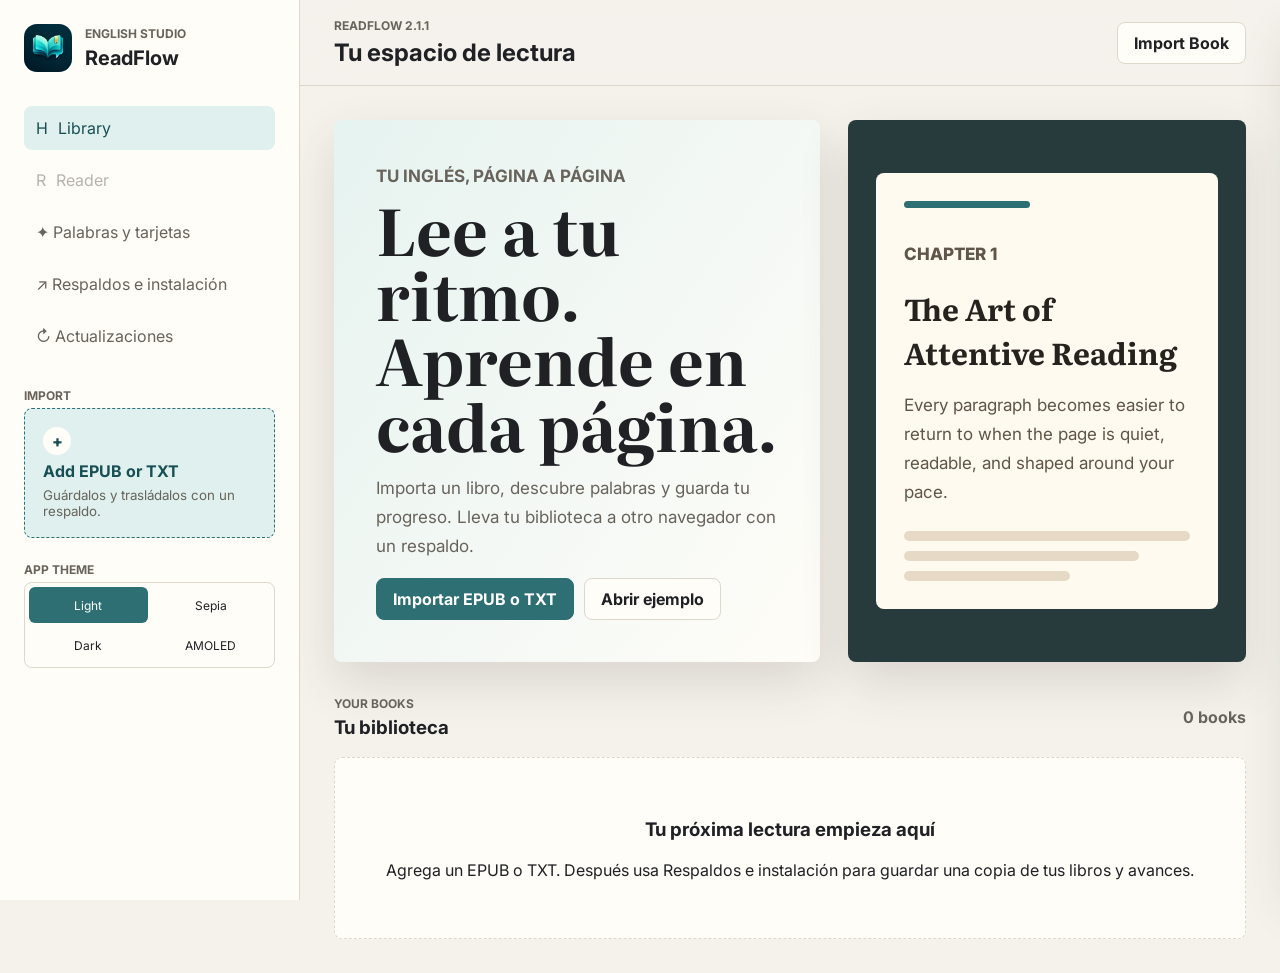
==== commit 291e8875: "Corrige la instalación independiente de readflow 2.1.1" ====
--- a/readflow/index.html
+++ b/readflow/index.html
@@ -1467,7 +1467,7 @@
       <header class="topbar" id="topbar">
         <button class="icon-button menu-toggle" id="menuToggle" aria-label="Open navigation">Menu</button>
         <div>
-          <p class="eyebrow">ReadFlow 2.1.0</p>
+          <p class="eyebrow">ReadFlow 2.1.1</p>
           <h2 id="pageTitle">Tu espacio de lectura</h2>
         </div>
         <div class="topbar-actions">
